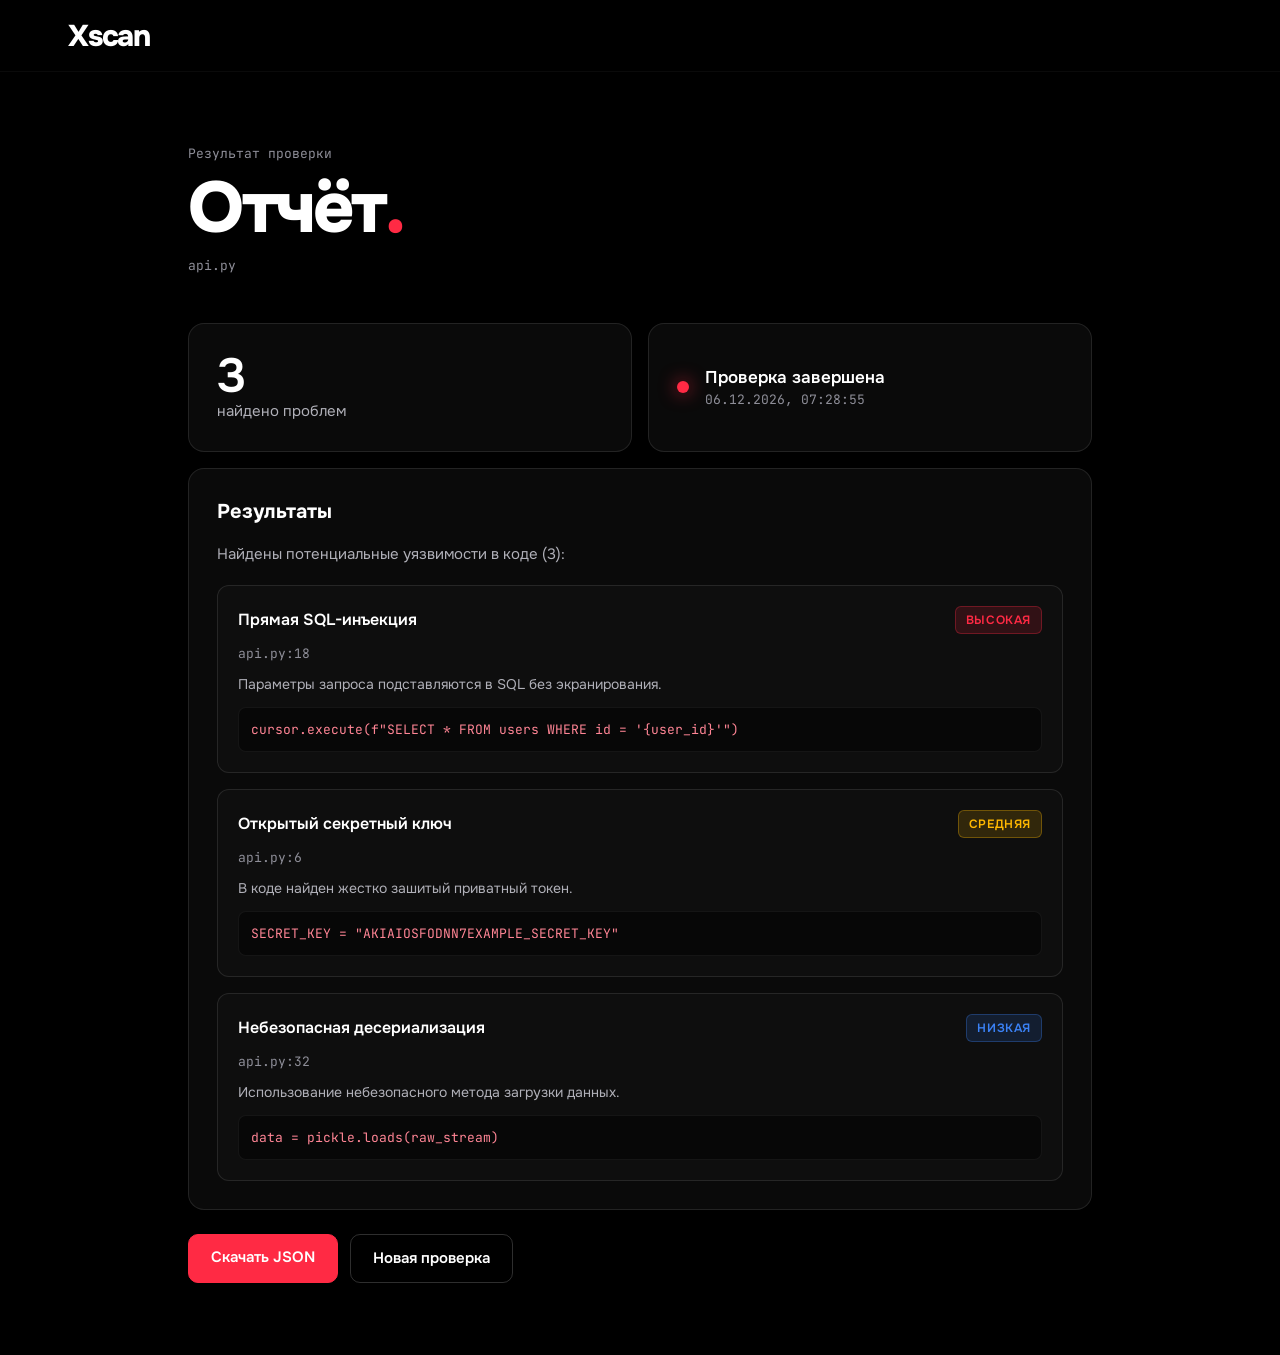
==== frontend/report/report.html @ 4a5b9f15 "Добавлена демонстрационная страница отчета с тестовыми уязвимостями и JSON-выгрузкой" ====
<!DOCTYPE html>
<html lang="ru">
  <head>
    <meta charset="UTF-8"/>
    <meta name="viewport" content="width=device-width, initial-scale=1.0"/>
    <title>Отчёт — Xscan</title>
    <link rel="preconnect" href="https://fonts.googleapis.com"/>
    <link rel="preconnect" href="https://fonts.gstatic.com" crossorigin/>
    <link
      href="https://fonts.googleapis.com/css2?family=Onest:wght@300;400;600;800&family=JetBrains+Mono:wght@400;500&display=swap"
      rel="stylesheet"/>
    <link rel="stylesheet" href="report-styles.css"/>
  </head>
  <body>
    <header class="header">
      <div class="header-inner">
        <a href="../index.html" class="logo">Xscan</a>
      </div>
    </header>

    <main class="page">
      <div class="head">
        <p class="eyebrow mono">Результат проверки</p>
        <h1 class="headline">Отчёт<span class="text-red">.</span></h1>
        <p class="target mono" id="target"></p>
      </div>

      <section class="summary">
        <div class="metric">
          <span class="metric-value" id="issueCount">0</span>
          <span class="metric-label">найдено проблем</span>
        </div>
        <div class="status">
          <span class="status-mark"></span>
          <div>
            <p class="status-title">Проверка завершена</p>
            <p class="status-date mono" id="checkedAt"></p>
          </div>
        </div>
      </section>

      <section class="result">
        <h2>Результаты</h2>
        <p id="resultText">Уязвимости не найдены.</p>
        <div id="issuesList" class="issues-list"></div>
      </section>

      <div class="actions">
        <button class="btn" id="downloadBtn">Скачать JSON</button>
        <a class="btn btn-outline" href="../upload/upload.html">Новая проверка</a>
      </div>
    </main>

    <script src="report.js"></script>
  </body>
</html>
---- frontend/report/report-styles.css ----
:root {
  --red: #ff2a44;
  --yellow: #ffb800;
  --blue: #3b82f6;
  --text-white: #fff;
  --text-muted: #b0b0b8;
  --text-dim: #8e8e98;
  --line: rgba(255, 255, 255, 0.1);
  --fill: rgba(255, 255, 255, 0.04);
  --font-main: "Onest", -apple-system, BlinkMacSystemFont, "Segoe UI", Roboto, sans-serif;
  --font-mono: "JetBrains Mono", ui-monospace, Consolas, monospace;
}

*,
*::before,
*::after {
  box-sizing: border-box;
  margin: 0;
  padding: 0;
}

html {
  color-scheme: dark;
  background: #000;
  -webkit-font-smoothing: antialiased;
}

body {
  min-height: 100vh;
  background: #000;
  color: var(--text-white);
  font: 15px / 1.5 var(--font-main);
}

.text-red {
  color: var(--red);
}

.mono {
  font-family: var(--font-mono);
}

.header {
  height: 72px;
  border-bottom: 1px solid rgba(255, 255, 255, 0.04);
  background: rgba(0, 0, 0, 0.75);
}

.header-inner {
  display: flex;
  align-items: center;
  max-width: 1240px;
  height: 100%;
  margin: 0 auto;
  padding: 0 48px;
}

.logo {
  color: var(--text-white);
  font-size: 30px;
  font-weight: 800;
  letter-spacing: -0.04em;
  line-height: 1;
  text-decoration: none;
}

.page {
  max-width: 1000px;
  margin: 0 auto;
  padding: 72px 48px;
}

.eyebrow,
.target,
.status-date {
  color: var(--text-dim);
  font-size: 13px;
}

.headline {
  margin: 8px 0 12px;
  font-size: clamp(44px, 7vw, 72px);
  font-weight: 800;
  letter-spacing: -0.04em;
  line-height: 1;
}

.summary {
  display: grid;
  grid-template-columns: 1fr 1fr;
  gap: 16px;
  margin-top: 48px;
}

.metric,
.status,
.result {
  border: 1px solid var(--line);
  border-radius: 16px;
  background: var(--fill);
}

.metric {
  padding: 28px;
}

.metric-value {
  display: block;
  font-size: 48px;
  font-weight: 600;
  line-height: 1;
}

.metric-label {
  color: var(--text-muted);
}

.status {
  display: flex;
  align-items: center;
  gap: 16px;
  padding: 28px;
}

.status-mark {
  width: 12px;
  height: 12px;
  border-radius: 50%;
  background: var(--red);
  box-shadow: 0 0 18px rgba(255, 42, 68, 0.8);
}

.status-title {
  font-size: 17px;
  font-weight: 600;
}

.result {
  margin-top: 16px;
  padding: 28px;
}

.result h2 {
  margin-bottom: 16px;
  font-size: 20px;
}

.result p#resultText {
  color: var(--text-muted);
  margin-bottom: 20px;
}

.issues-list {
  display: flex;
  flex-direction: column;
  gap: 16px;
}

.issue-card {
  border: 1px solid var(--line);
  border-radius: 12px;
  background: rgba(255, 255, 255, 0.02);
  padding: 20px;
}

.issue-header {
  display: flex;
  justify-content: space-between;
  align-items: center;
  margin-bottom: 10px;
}

.issue-title {
  font-size: 16px;
  font-weight: 600;
  color: var(--text-white);
}

.badge {
  display: inline-block;
  padding: 4px 10px;
  border-radius: 6px;
  font-size: 12px;
  font-weight: 600;
  text-transform: uppercase;
  letter-spacing: 0.05em;
}

.badge-error {
  background: rgba(255, 42, 68, 0.15);
  color: var(--red);
  border: 1px solid rgba(255, 42, 68, 0.3);
}

.badge-warning {
  background: rgba(255, 184, 0, 0.15);
  color: var(--yellow);
  border: 1px solid rgba(255, 184, 0, 0.3);
}

.badge-info {
  background: rgba(59, 130, 246, 0.15);
  color: var(--blue);
  border: 1px solid rgba(59, 130, 246, 0.3);
}

.issue-location {
  color: var(--text-dim);
  font-size: 13px;
  margin-bottom: 10px;
}

.issue-desc {
  color: var(--text-muted);
  font-size: 14px;
  line-height: 1.5;
  margin-bottom: 12px;
}

.issue-code {
  background: rgba(0, 0, 0, 0.5);
  border: 1px solid rgba(255, 255, 255, 0.06);
  border-radius: 8px;
  padding: 12px;
  color: #ff8595;
  font-size: 13px;
  overflow-x: auto;
  white-space: pre-wrap;
}

.actions {
  display: flex;
  gap: 12px;
  margin-top: 24px;
}

.btn {
  display: inline-flex;
  padding: 12px 22px;
  border: 1px solid var(--red);
  border-radius: 10px;
  background: var(--red);
  color: var(--text-white);
  font-family: inherit;
  font-size: 15px;
  font-weight: 600;
  cursor: pointer;
  text-decoration: none;
}

.btn-outline {
  border-color: rgba(255, 255, 255, 0.18);
  background: transparent;
}

@media (max-width: 640px) {
  .header-inner,
  .page {
    padding-right: 24px;
    padding-left: 24px;
  }

  .summary {
    grid-template-columns: 1fr;
  }

  .actions {
    flex-direction: column;
  }

  .btn {
    justify-content: center;
  }

  .issue-header {
    flex-direction: column;
    align-items: flex-start;
    gap: 8px;
  }
}
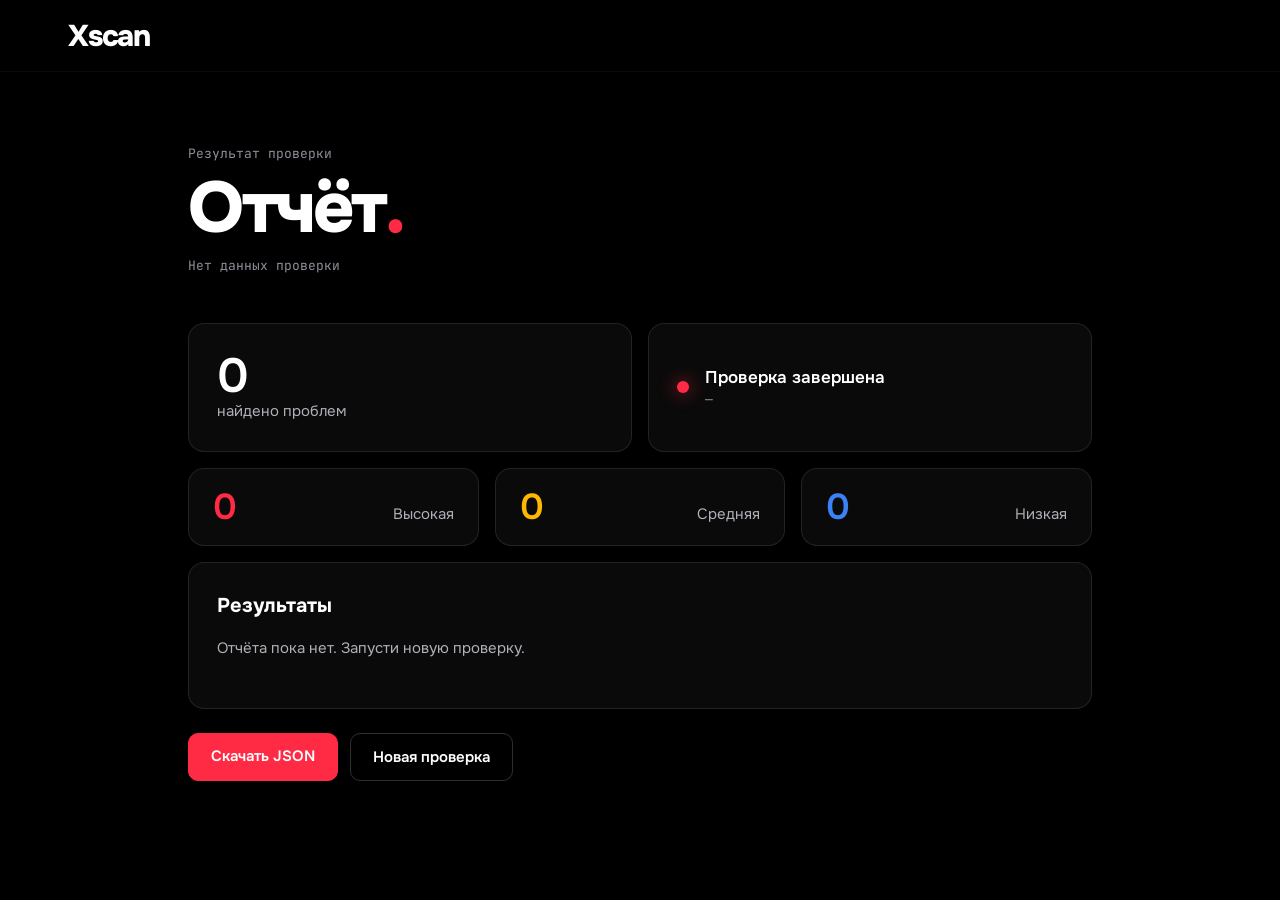
==== commit 46ef4db4: "Add files via upload" ====
--- a/frontend/report/report.html
+++ b/frontend/report/report.html
@@ -39,9 +39,28 @@
         </div>
       </section>
 
+      <section class="levels" id="levels">
+        <div class="level level-error"><span class="level-value" id="countError">0</span><span class="level-label">Высокая</span></div>
+        <div class="level level-warning"><span class="level-value" id="countWarning">0</span><span class="level-label">Средняя</span></div>
+        <div class="level level-info"><span class="level-value" id="countInfo">0</span><span class="level-label">Низкая</span></div>
+      </section>
+
       <section class="result">
         <h2>Результаты</h2>
         <p id="resultText">Уязвимости не найдены.</p>
+        <ul class="notes" id="notes"></ul>
+        <div class="toolbar hidden" id="toolbar">
+          <div class="filters" id="filters">
+            <button class="chip active" data-filter="all">Все</button>
+            <button class="chip" data-filter="error">Высокая</button>
+            <button class="chip" data-filter="warning">Средняя</button>
+            <button class="chip" data-filter="info">Низкая</button>
+          </div>
+          <select class="sort mono" id="sortSelect" aria-label="Сортировка">
+            <option value="severity">По опасности</option>
+            <option value="file">По файлу</option>
+          </select>
+        </div>
         <div id="issuesList" class="issues-list"></div>
       </section>
 
--- a/frontend/report/report-styles.css
+++ b/frontend/report/report-styles.css
@@ -253,6 +253,96 @@
   background: transparent;
 }
 
+
+.hidden {
+  display: none !important;
+}
+
+.levels {
+  display: grid;
+  grid-template-columns: repeat(3, 1fr);
+  gap: 16px;
+  margin-top: 16px;
+}
+
+.level {
+  display: flex;
+  align-items: baseline;
+  justify-content: space-between;
+  padding: 20px 24px;
+  border: 1px solid var(--line);
+  border-radius: 16px;
+  background: var(--fill);
+}
+
+.level-value {
+  font-size: 36px;
+  font-weight: 600;
+  line-height: 1;
+}
+
+.level-label {
+  color: var(--text-muted);
+}
+
+.level-error .level-value {
+  color: var(--red);
+}
+
+.level-warning .level-value {
+  color: var(--yellow);
+}
+
+.level-info .level-value {
+  color: var(--blue);
+}
+
+.toolbar {
+  display: flex;
+  flex-wrap: wrap;
+  align-items: center;
+  justify-content: space-between;
+  gap: 12px;
+  margin-bottom: 20px;
+}
+
+.filters {
+  display: flex;
+  flex-wrap: wrap;
+  gap: 8px;
+}
+
+.chip {
+  padding: 7px 14px;
+  border: 1px solid rgba(255, 255, 255, 0.18);
+  border-radius: 999px;
+  background: transparent;
+  color: var(--text-muted);
+  font-family: inherit;
+  font-size: 13px;
+  cursor: pointer;
+}
+
+.chip.active {
+  border-color: var(--red);
+  background: rgba(255, 42, 68, 0.15);
+  color: var(--text-white);
+}
+
+.sort {
+  padding: 8px 12px;
+  border: 1px solid rgba(255, 255, 255, 0.18);
+  border-radius: 10px;
+  background: #0b0b0e;
+  color: var(--text-white);
+  font-size: 13px;
+}
+
+.empty {
+  color: var(--text-dim);
+  font-size: 14px;
+}
+
 @media (max-width: 640px) {
   .header-inner,
   .page {
@@ -260,7 +350,8 @@
     padding-left: 24px;
   }
 
-  .summary {
+  .summary,
+  .levels {
     grid-template-columns: 1fr;
   }
 
@@ -278,3 +369,140 @@
     gap: 8px;
   }
 }
+
+@keyframes rise {
+  from {
+    opacity: 0;
+    transform: translateY(14px);
+  }
+}
+
+.metric,
+.status,
+.level,
+.result {
+  animation: rise 0.5s ease both;
+}
+
+.status {
+  animation-delay: 0.06s;
+}
+
+.level:nth-child(1) {
+  animation-delay: 0.1s;
+}
+
+.level:nth-child(2) {
+  animation-delay: 0.16s;
+}
+
+.level:nth-child(3) {
+  animation-delay: 0.22s;
+}
+
+.result {
+  animation-delay: 0.28s;
+}
+
+.issue-card {
+  animation: rise 0.45s ease both;
+  animation-delay: calc(var(--i, 0) * 60ms);
+  transition: border-color 0.2s ease, background-color 0.2s ease, transform 0.2s ease;
+}
+
+.issue-card:hover {
+  border-color: rgba(255, 255, 255, 0.22);
+  background: rgba(255, 255, 255, 0.04);
+  transform: translateY(-2px);
+}
+
+.chip {
+  transition: border-color 0.2s ease, background-color 0.2s ease, color 0.2s ease;
+}
+
+.chip:hover {
+  border-color: rgba(255, 255, 255, 0.35);
+  color: var(--text-white);
+}
+
+.btn {
+  transition: transform 0.15s ease, opacity 0.2s ease;
+}
+
+.btn:hover {
+  transform: translateY(-1px);
+}
+
+.notes {
+  margin: -8px 0 20px;
+  padding-left: 18px;
+  color: var(--text-dim);
+  font-size: 13px;
+  line-height: 1.5;
+}
+
+.notes:empty {
+  display: none;
+}
+
+@media (max-width: 900px) {
+  .page {
+    padding-top: 48px;
+    padding-bottom: 48px;
+  }
+
+  .metric-value {
+    font-size: 40px;
+  }
+}
+
+@media (max-width: 480px) {
+  .header-inner,
+  .page {
+    padding-right: 16px;
+    padding-left: 16px;
+  }
+
+  .result,
+  .metric,
+  .status {
+    padding: 20px;
+  }
+
+  .level {
+    padding: 16px 20px;
+  }
+
+  .issue-card {
+    padding: 16px;
+  }
+
+  .toolbar {
+    flex-direction: column;
+    align-items: stretch;
+  }
+
+  .sort {
+    width: 100%;
+  }
+
+  .issue-code {
+    font-size: 12px;
+  }
+}
+
+@media (prefers-reduced-motion: reduce) {
+  .metric,
+  .status,
+  .level,
+  .result,
+  .issue-card {
+    animation: none;
+    transition: none;
+  }
+
+  .chip,
+  .btn {
+    transition: none;
+  }
+}
